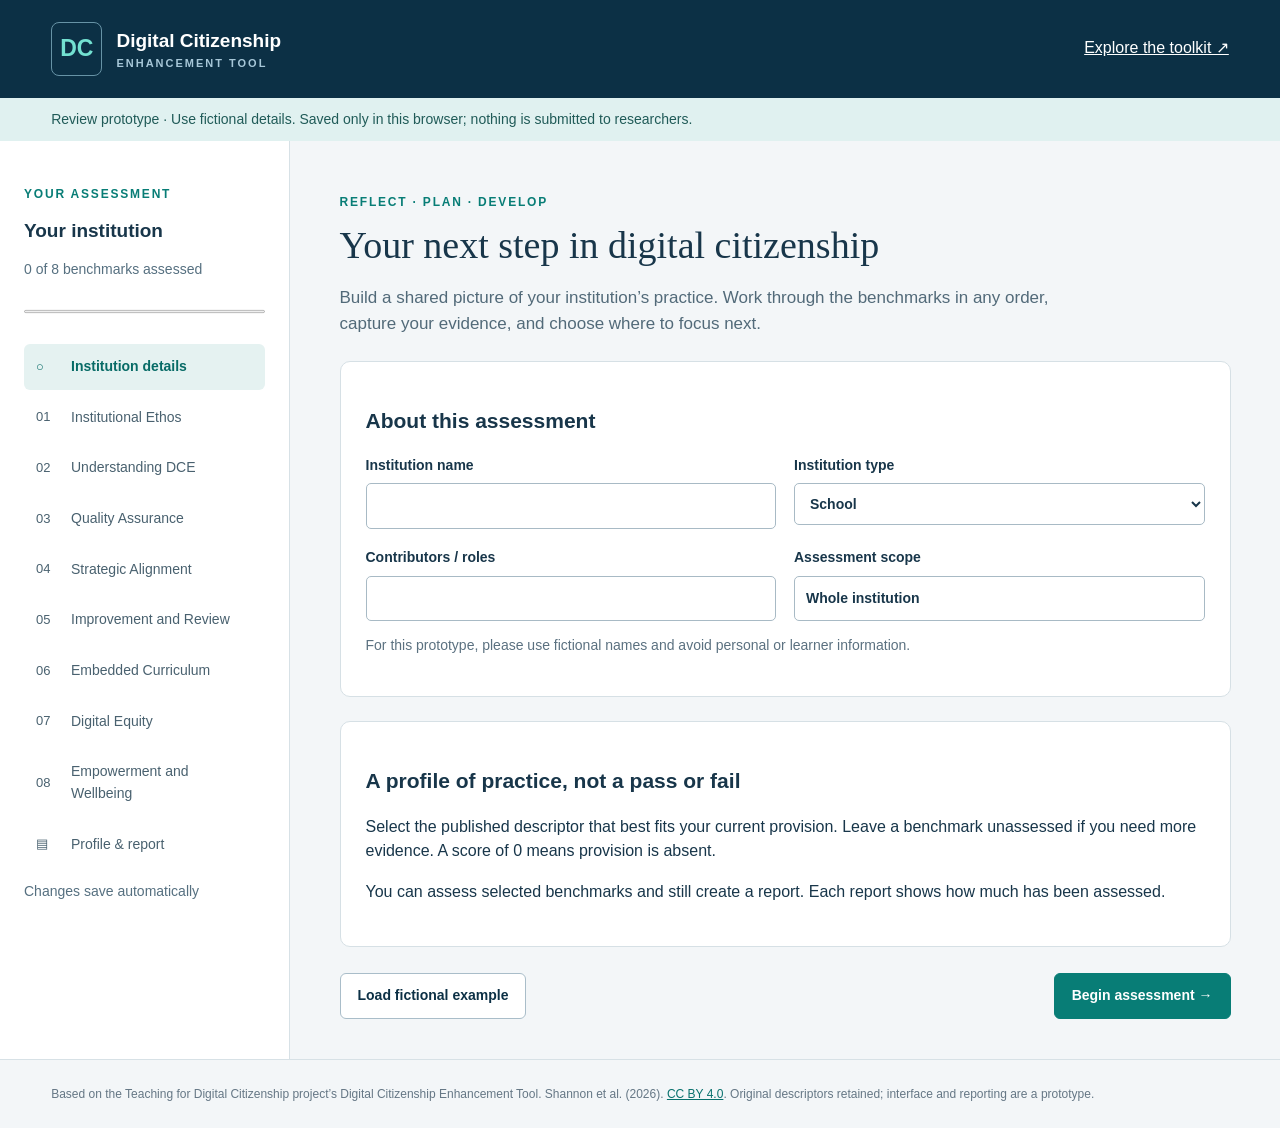
==== index.html @ ca1537d0 "Add initial self-assessment tool Initial public assessment prototype with all eight benchmark descri" ====
<!doctype html><html lang="en"><head><meta charset="utf-8"><meta name="viewport" content="width=device-width,initial-scale=1"><title>Digital Citizenship | Institutional self-assessment</title><meta name="description" content="A review prototype for the Digital Citizenship Enhancement Tool."><link rel="icon" href="data:image/svg+xml,%3Csvg xmlns='http://www.w3.org/2000/svg' viewBox='0 0 32 32'%3E%3Crect width='32' height='32' rx='6' fill='%230c3045'/%3E%3Cpath d='m8 16 5 5 11-12' stroke='%236ee5cf' stroke-width='3' fill='none'/%3E%3C/svg%3E"><link rel="stylesheet" href="style.css"></head><body><header><a class="brand" href="#" aria-label="Assessment home"><b>DC</b><span>Digital Citizenship<small>ENHANCEMENT TOOL</small></span></a><a href="https://www.gla.ac.uk/research/az/educationresearch/teachingfordigitalcitizenship/digitalcitizenshipenhancementtool/" target="_blank" rel="noreferrer">Explore the toolkit ↗</a></header><div class="notice">Review prototype · Use fictional details. Saved only in this browser; nothing is submitted to researchers.</div><div class="shell"><aside><p class="eyebrow">YOUR ASSESSMENT</p><h2 id="institution-title">Your institution</h2><p id="progress-text"></p><progress id="progress" max="8"></progress><nav id="nav" aria-label="Assessment sections"></nav><p id="save-status" role="status">Changes save automatically</p></aside><main id="main"></main></div><footer>Based on the Teaching for Digital Citizenship project’s Digital Citizenship Enhancement Tool. Shannon et al. (2026). <a href="https://creativecommons.org/licenses/by/4.0/">CC BY 4.0</a>. Original descriptors retained; interface and reporting are a prototype.</footer><script src="content.js"></script><script src="app.js"></script></body></html>
---- style.css ----
:root{font-family:Arial,Helvetica,sans-serif;color:#18364a;background:#f3f6f8;font-size:16px;line-height:1.55;--navy:#0c3045;--teal:#087d76}*{box-sizing:border-box}body{margin:0}header{background:var(--navy);color:white;padding:22px 4%;display:flex;align-items:center;justify-content:space-between;gap:24px}header a{color:white}.brand{text-decoration:none;display:flex;gap:14px;align-items:center}.brand b{border:1px solid #6793a6;border-radius:8px;padding:8px;font-size:23px;color:#73e1d1}.brand span{font-size:19px;font-weight:700}.brand small{display:block;font-size:11px;letter-spacing:2px;color:#a7c7d8}.notice{padding:11px 4%;background:#e0f1f0;color:#205b58;font-size:14px}.shell{display:grid;grid-template-columns:290px minmax(0,1fr);max-width:1500px;margin:auto;min-height:75vh}aside{padding:32px 24px;border-right:1px solid #d7e1e6;background:#fff}aside h2{font-size:19px;margin:4px 0}aside p{font-size:14px;color:#567080}progress{width:100%;height:7px;accent-color:var(--teal)}nav{margin-top:24px;display:grid;gap:5px}nav button{background:transparent;border:0;text-align:left;color:#49616f;padding:12px;font-weight:400;display:flex;gap:12px;align-items:center}nav button.active{background:#e5f2f1;color:#076b66;font-weight:700}nav button span:first-child{min-width:23px;font-size:13px}nav button i{margin-left:auto;font-style:normal}main{padding:40px 5%;max-width:1100px;width:100%}.eyebrow{font-size:12px!important;letter-spacing:1.8px;font-weight:700;color:var(--teal)!important}h1{font-family:Georgia,serif;font-weight:400;font-size:38px;line-height:1.15;margin:8px 0 16px}h2{font-size:21px}h3{font-size:17px}.intro{font-size:17px;color:#526a79;max-width:750px}.card{background:white;border:1px solid #d6e0e5;padding:25px;border-radius:10px;margin:24px 0}.grid{display:grid;grid-template-columns:1fr 1fr;gap:18px}label{display:block;font-size:14px;font-weight:700}input:not([type=radio]):not([type=checkbox]),select,textarea{font:inherit;color:inherit;background:white;width:100%;border:1px solid #a8bac5;border-radius:5px;padding:11px;margin-top:7px}textarea{min-height:105px;resize:vertical}button{font:inherit;font-size:14px;font-weight:700;border:1px solid #a9bdc9;background:white;border-radius:6px;padding:11px 17px;color:var(--navy);cursor:pointer}button:hover{border-color:var(--teal);background:#f1f8f7}button.primary{background:var(--teal);border-color:var(--teal);color:white}button:focus-visible,a:focus-visible,input:focus-visible,textarea:focus-visible,select:focus-visible{outline:3px solid #b7680c;outline-offset:3px}.actions{display:flex;gap:12px;align-items:center;justify-content:space-between;flex-wrap:wrap;margin-top:26px}fieldset{border:0;padding:0;margin:0}legend{font-size:21px;font-weight:700;margin-bottom:14px}.level{display:flex;gap:14px;align-items:start;padding:17px;border:1px solid #d1dde4;background:white;border-radius:7px;margin:10px 0;cursor:pointer;font-size:16px}.level:has(input:checked){border:2px solid var(--teal);padding:16px;background:#eff9f7}.level input{margin-top:6px;accent-color:var(--teal);flex-shrink:0}.level strong{display:block}.level p{font-size:14px;font-weight:400;line-height:1.55;margin:7px 0 0;color:#4c6574}details{margin:18px 0}summary{cursor:pointer;font-weight:700}li{margin:10px 0}.muted{color:#5b7180;font-size:14px}.tag{display:inline-block;border-radius:4px;background:#e6f2f0;color:#14675f;padding:3px 9px;font-size:13px}.profile-row{display:grid;grid-template-columns:minmax(160px,1fr) 130px 150px;gap:14px;align-items:center;padding:15px 0;border-bottom:1px solid #e0e7eb}.track{height:9px;background:#e1e9ed;border-radius:8px;overflow:hidden}.fill{height:100%;background:var(--teal)}.report-text{white-space:pre-wrap;overflow-wrap:anywhere}.stats{display:flex;gap:35px}.stats b{display:block;font:36px Georgia,serif;color:var(--teal)}footer{font-size:12px;color:#657785;padding:25px 4%;border-top:1px solid #d7e1e6}a{color:#08716d}.print-only{display:none}@media(max-width:850px){.shell{grid-template-columns:1fr}aside{padding:20px}nav{display:flex;overflow:auto}nav button{min-width:155px}main{padding:26px 20px}.grid{grid-template-columns:1fr}h1{font-size:31px}.profile-row{grid-template-columns:1fr 90px}.profile-row .track{display:none}header{padding:18px 20px}header>a:last-child{font-size:13px}}@media print{@page{margin:16mm}header,.notice,aside,footer,.no-print{display:none!important}.shell{display:block}main{padding:0;max-width:none}.card{border:0;border-top:1px solid #bac9d0;padding:16px 0;border-radius:0;break-inside:avoid}body{background:white;font-size:11pt}h1{font-size:27pt}h2{break-after:avoid}.print-only{display:block}.profile-row{padding:7px 0}a{color:inherit}.track,.fill{print-color-adjust:exact;-webkit-print-color-adjust:exact}}
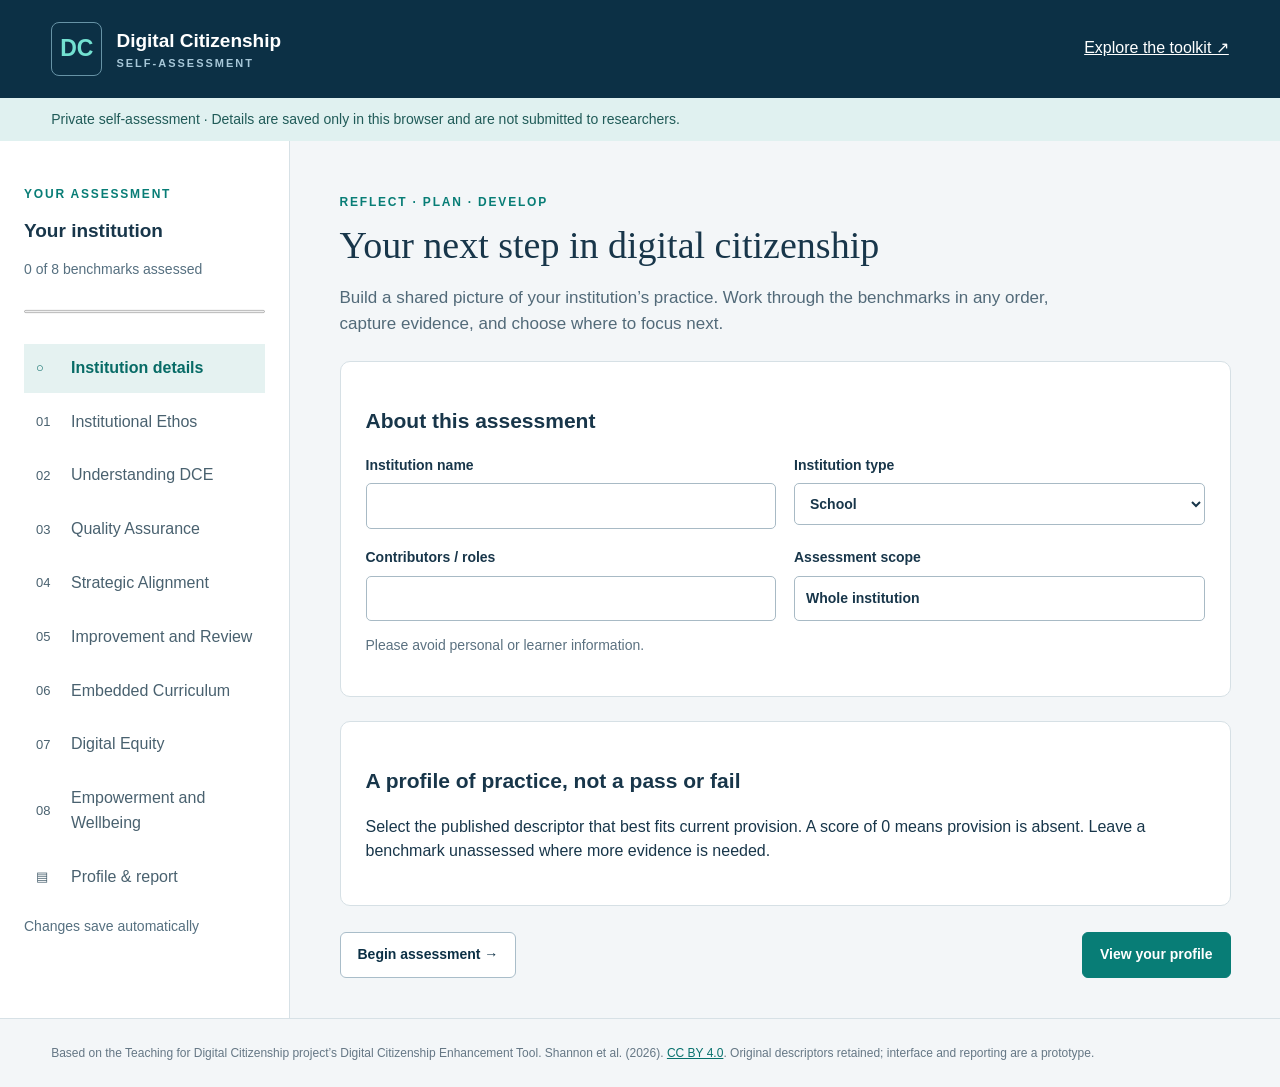
==== commit 97e41c81: "Add separate benchmark and report pages Introduce a professional page-by-page assessment flow with e" ====
--- a/index.html
+++ b/index.html
@@ -1 +1 @@
-<!doctype html><html lang="en"><head><meta charset="utf-8"><meta name="viewport" content="width=device-width,initial-scale=1"><title>Digital Citizenship | Institutional self-assessment</title><meta name="description" content="A review prototype for the Digital Citizenship Enhancement Tool."><link rel="icon" href="data:image/svg+xml,%3Csvg xmlns='http://www.w3.org/2000/svg' viewBox='0 0 32 32'%3E%3Crect width='32' height='32' rx='6' fill='%230c3045'/%3E%3Cpath d='m8 16 5 5 11-12' stroke='%236ee5cf' stroke-width='3' fill='none'/%3E%3C/svg%3E"><link rel="stylesheet" href="style.css"></head><body><header><a class="brand" href="#" aria-label="Assessment home"><b>DC</b><span>Digital Citizenship<small>ENHANCEMENT TOOL</small></span></a><a href="https://www.gla.ac.uk/research/az/educationresearch/teachingfordigitalcitizenship/digitalcitizenshipenhancementtool/" target="_blank" rel="noreferrer">Explore the toolkit ↗</a></header><div class="notice">Review prototype · Use fictional details. Saved only in this browser; nothing is submitted to researchers.</div><div class="shell"><aside><p class="eyebrow">YOUR ASSESSMENT</p><h2 id="institution-title">Your institution</h2><p id="progress-text"></p><progress id="progress" max="8"></progress><nav id="nav" aria-label="Assessment sections"></nav><p id="save-status" role="status">Changes save automatically</p></aside><main id="main"></main></div><footer>Based on the Teaching for Digital Citizenship project’s Digital Citizenship Enhancement Tool. Shannon et al. (2026). <a href="https://creativecommons.org/licenses/by/4.0/">CC BY 4.0</a>. Original descriptors retained; interface and reporting are a prototype.</footer><script src="content.js"></script><script src="app.js"></script></body></html>
+<!doctype html><html lang="en"><head><meta charset="utf-8"><meta name="viewport" content="width=device-width,initial-scale=1"><title>Digital Citizenship | Self-assessment</title><meta name="description" content="A self-assessment for schools and colleges using the Digital Citizenship Enhancement Tool."><link rel="stylesheet" href="style.css"></head><body data-page="home"><script src="content.js"></script><script src="multipage.js"></script></body></html>
